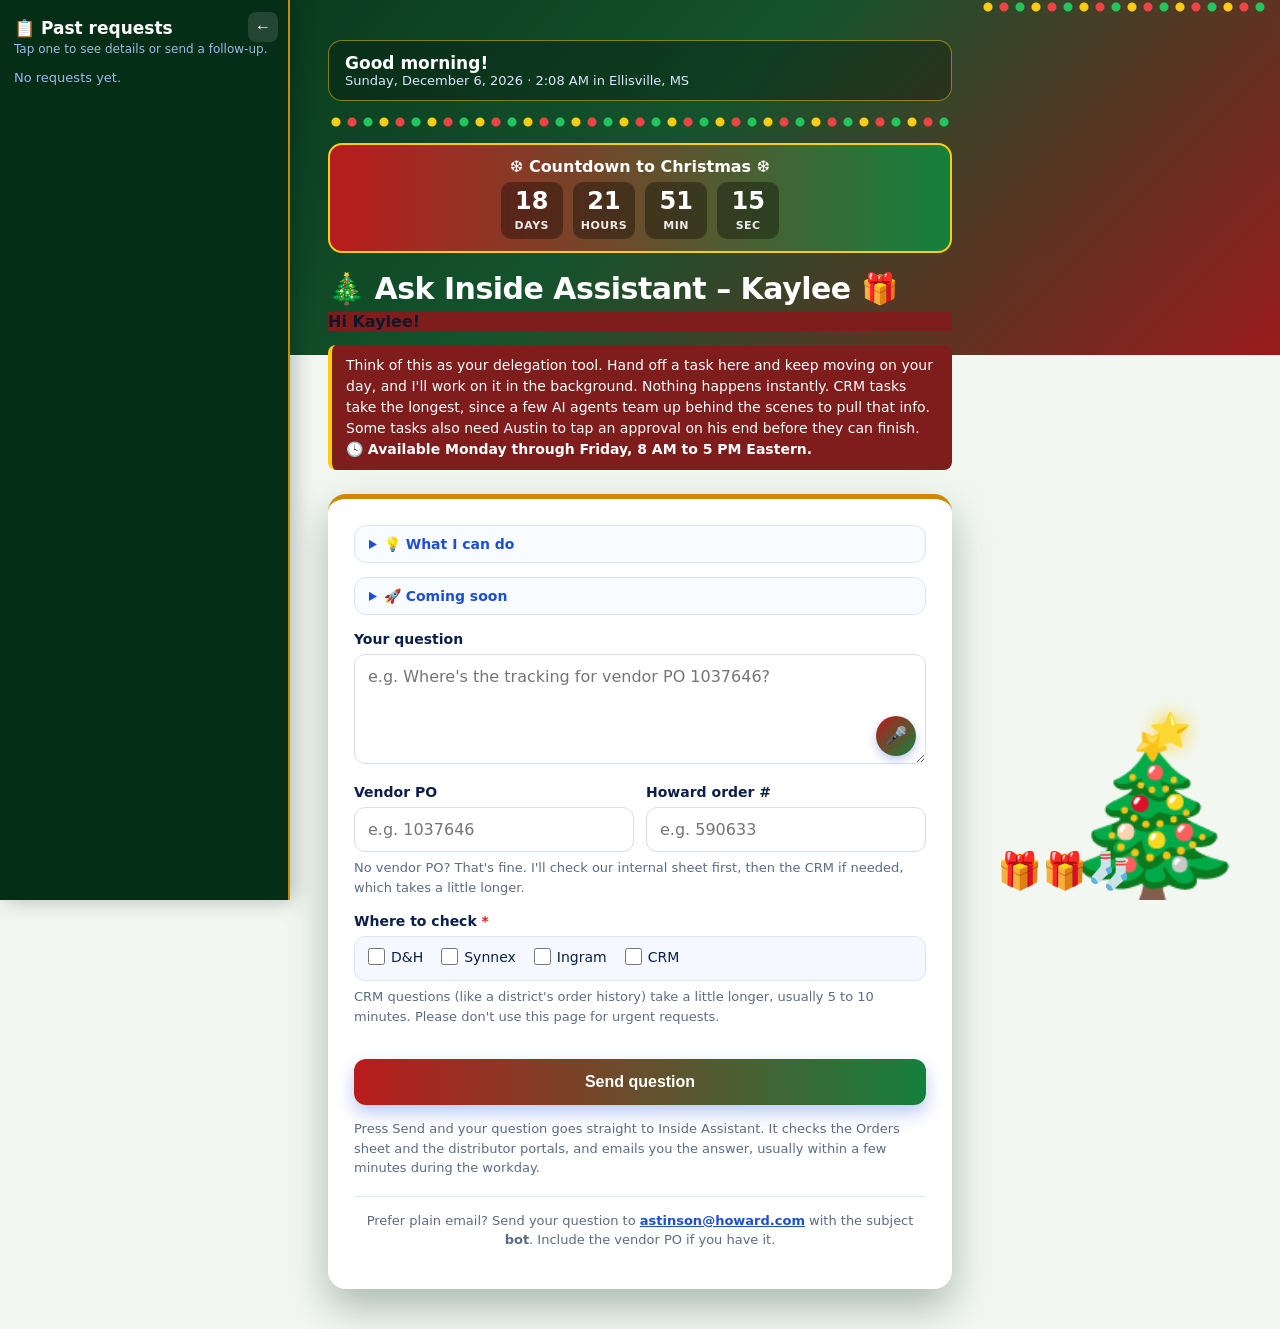
==== ask-kaylee/index.html @ 2e43580a "Add Ask Inside Assistant page for Kaylee (SC)" ====
<!doctype html><html lang="en"><head><meta charset="utf-8"><meta http-equiv="Cache-Control" content="no-cache, no-store, must-revalidate"><meta http-equiv="Pragma" content="no-cache"><meta http-equiv="Expires" content="0"><meta name="viewport" content="width=device-width,initial-scale=1">
<title>Ask Inside Assistant – Kaylee</title>
<style>
:root{--g:#1d4ed8;--g2:#0ea5e9;--bg:#eef3fb}
*{box-sizing:border-box}body{margin:0;font-family:system-ui,-apple-system,Segoe UI,Roboto,sans-serif;background:linear-gradient(135deg,#0b1f4d,#1d4ed8) top/100% 260px no-repeat,var(--bg);color:#0f172a;min-height:100vh}
.wrap{max-width:660px;margin:0 auto;padding:40px 18px}
h1{margin:0 0 6px;font-size:30px;color:#fff;letter-spacing:-.5px}h1::before{content:"\26A1  ";}
p.sub{margin:0 0 26px;color:#fff;font-size:16px;line-height:1.5}
.card{background:#fff;border-radius:18px;box-shadow:0 18px 40px rgba(11,31,77,.22);padding:26px;border-top:5px solid var(--g2)}
label{display:block;font-weight:650;font-size:14px;margin:16px 0 7px;color:#0b1f4d}
input,textarea{width:100%;padding:12px 13px;border:1.5px solid #d4def0;border-radius:11px;font:inherit;transition:.15s}
input:focus,textarea:focus{outline:0;border-color:var(--g);box-shadow:0 0 0 4px rgba(29,78,216,.15)}
input[type=checkbox]{accent-color:var(--g);width:17px!important;height:17px}
textarea{min-height:110px;resize:vertical}.row{display:flex;gap:12px}.row>div{flex:1}
.chips{display:flex;flex-wrap:wrap;gap:8px;margin-top:4px}
.chip{border:1px solid #bfd3fb;background:#eaf1ff;color:var(--g);border-radius:999px;padding:8px 13px;font-size:13px;cursor:pointer;transition:.15s}
.chip:hover{background:var(--g);color:#fff;border-color:var(--g)}
.dist{background:#f5f8ff;border:1px solid #dbe5fb;border-radius:11px;padding:11px 13px}
button.go{margin-top:20px;width:100%;padding:14px;border:0;border-radius:12px;background:linear-gradient(90deg,var(--g),var(--g2));color:#fff;font-size:16px;font-weight:700;cursor:pointer;box-shadow:0 8px 18px rgba(29,78,216,.3);transition:.15s}
button.go:hover{transform:translateY(-1px);box-shadow:0 12px 24px rgba(29,78,216,.38)}
.note{font-size:13px;color:#5b6b85;margin-top:14px;line-height:1.5}
</style><style>
#hist{position:fixed;left:0;top:0;bottom:0;width:290px;background:#0b1f4d;color:#fff;overflow-y:auto;padding:18px 14px;z-index:20;transform:translateX(-100%);transition:.25s;box-shadow:4px 0 20px rgba(0,0,0,.25)}
#hist.open{transform:none}
#htog{position:fixed;left:12px;top:12px;z-index:21;background:#0ea5e9;color:#fff;border:0;border-radius:999px;padding:9px 14px;font-weight:700;font-size:14px;cursor:pointer;box-shadow:0 4px 12px rgba(0,0,0,.25)}
.hi{background:rgba(255,255,255,.08);border-radius:12px;padding:11px 12px;margin-bottom:10px;cursor:pointer;border:1px solid rgba(255,255,255,.12)}
.hi:hover{background:rgba(255,255,255,.15)}
.hi .d{font-size:11px;color:#9fb8e8}.hi .q{font-weight:600;font-size:14px;margin:3px 0}.hi .s{font-size:12.5px;color:#dbe7ff}
.st{display:inline-block;font-size:11px;font-weight:700;border-radius:999px;padding:2px 8px;margin-left:6px;background:#facc15;color:#422006}.st.done{background:#4ade80;color:#052e16}
.hd{display:none;margin-top:8px;font-size:13px;white-space:pre-wrap;color:#fff;border-top:1px solid rgba(255,255,255,.15);padding-top:8px}
.hi.x .hd{display:block}
.hdel{float:right;background:none;border:0;color:#9fb8e8;font-size:13px;line-height:1;padding:4px 6px;margin:-4px -6px 0 6px;cursor:pointer;border-radius:6px}.hdel:hover{color:#fff;background:rgba(255,255,255,.15)}
.fu{margin-top:8px;background:#0ea5e9;color:#fff;border:0;border-radius:8px;padding:6px 10px;font-size:12.5px;font-weight:700;cursor:pointer}
@media(min-width:1100px){#hist{transform:none}#htog{display:none}.wrap{margin-left:max(310px,calc(50% - 330px))}}
#hx{position:absolute;top:12px;right:10px;background:rgba(255,255,255,.12);border:0;color:#fff;border-radius:8px;width:30px;height:30px;font-size:16px;cursor:pointer}#hx:hover{background:rgba(255,255,255,.25)}body.hclosed #hist{transform:translateX(-100%)!important}body.hclosed #htog{display:block!important}body.hclosed .wrap{margin-left:auto!important}
@media(max-width:1099px){#hist{padding-top:64px}body:has(#hist.open) #htog{display:none}}</style><link rel="stylesheet" href="../theme.css?v=20261024e"></head><body><button id="htog" type="button">&#128203; Past requests</button><aside id="hist"><button id="hx" type="button" title="Hide">&#8592;</button><div style="font-weight:800;font-size:17px;margin:0 0 4px">&#128203; Past requests</div><div style="font-size:12px;color:#9fb8e8;margin-bottom:14px">Tap one to see details or send a follow-up.</div><div id="hlist"><div style="font-size:13px;color:#9fb8e8">Loading...</div></div></aside>
<script>(function(){var h=document.getElementById('hist');document.getElementById('htog').onclick=function(){h.classList.toggle('open')};
function esc(t){return String(t).replace(/[&<>"]/g,function(c){return{'&':'&amp;','<':'&lt;','>':'&gt;','"':'&quot;'}[c]})}
var K='fdLocalReq:'+location.pathname,SV=[];var KD='fdDelReq:'+location.pathname,ST=[];function DG(){try{return JSON.parse(localStorage.getItem(KD))||[]}catch(e){return[]}}function RK(r){return r.rid||(String(r.date).slice(0,10)+'|'+String(r.question).trim())}function NQ(t){return String(t||'').toLowerCase().replace(/[^a-z0-9$]+/g,' ').trim()}function FIN(r){return ST.some(function(x){if(x.rid&&r.rid&&x.rid===r.rid)return true;if(!x.question)return false;return NQ(x.question)===NQ(r.question)&&(!x.date||String(r.date).slice(0,10)===x.date)&&(!x.po||String(r.summary||'').indexOf('PO '+x.po)>=0)})}function LG(){try{return JSON.parse(localStorage.getItem(K))||[]}catch(e){return[]}}function LS(v){try{localStorage.setItem(K,JSON.stringify(v))}catch(e){}}
function REN(a){var L=document.getElementById('hlist');if(!a.length){L.innerHTML='<div style="font-size:13px;color:#9fb8e8">No requests yet.</div>';return}
var dl=DG();a=a.filter(function(r){return dl.indexOf(RK(r))<0}).map(function(r){return FIN(r)&&!/finished/i.test(r.status)?Object.assign({},r,{status:'\u2705 Finished'}):r});a.sort(function(x,y){return y.date<x.date?-1:1});L.innerHTML=a.map(function(r){var dn=/finished|done|sent|answered/i.test(r.status);return '<div class="hi" data-id="'+esc(r.id)+'" data-k="'+esc(RK(r))+'"><div class="d"><button class="hdel" type="button" title="Delete this request" aria-label="Delete this request">&#10005;</button>'+esc(r.date)+' &middot; '+esc(r.id)+'<span class="st'+(dn?' done':'')+'">'+esc(r.status)+'</span></div><div class="q">'+esc(r.question.length>70?r.question.slice(0,70)+'...':r.question)+'</div><div class="s">'+esc(r.summary)+'</div><div class="hd"><b>You asked:</b>\n'+esc(r.question)+(r.answer?'\n\n<b>Answer:</b>\n'+esc(r.answer):'')+'\n<button class="fu" type="button">Follow up on this</button></div></div>'}).join('');
L.querySelectorAll('.hi').forEach(function(el){el.onclick=function(e){if(e.target.classList.contains('hdel')){e.stopPropagation();if(confirm('Delete this request from your list?')){var v=DG();v.push(el.dataset.k);try{localStorage.setItem(KD,JSON.stringify(v))}catch(x){}MRG()}return}if(e.target.classList.contains('fu')){var q=document.getElementById('q');q.value='Follow-up on '+el.dataset.id+': ';window.FU=el.dataset.id;h.classList.remove('open');q.focus();q.scrollIntoView({behavior:'smooth',block:'center'});return}el.classList.toggle('x')}})}
function MRG(){var lc=LG().filter(function(l){return !SV.some(function(r){return String(r.question).trim()===String(l.question).trim()&&String(r.date).slice(0,10)===String(l.date).slice(0,10)})});LS(lc);REN(lc.concat(SV))}
window.HADD=function(e){var v=LG();v.push(e);LS(v);MRG()};
function GST(){fetch('status.json?'+Date.now(),{cache:'no-store'}).then(r=>r.json()).then(function(j){ST=j.finished||[];MRG()}).catch(function(){})}GST();setInterval(GST,60000);document.addEventListener('visibilitychange',function(){if(!document.hidden)GST()});fetch('history.json?'+Date.now()).then(r=>r.json()).then(function(a){SV=a;MRG()}).catch(function(){if(LG().length){MRG()}else document.getElementById('hlist').innerHTML='<div style="font-size:13px;color:#9fb8e8">Couldn\'t load past requests.</div>'})})();</script>
<div class="wrap">
<div id="hello" style="background:rgba(255,255,255,.12);border:1px solid rgba(255,255,255,.25);border-radius:14px;padding:12px 16px;margin:0 0 18px;color:#fff;display:flex;justify-content:space-between;align-items:center;gap:12px;flex-wrap:wrap"><div><div id="hmsg" style="font-weight:700;font-size:17px"></div><div id="hdt" style="font-size:13px;color:#dbe7ff"></div></div><div id="hwx" style="font-size:15px;font-weight:600;white-space:nowrap"></div></div>
<script>(function(){var tz="America/Chicago";function tick(){var n=new Date();var wd=n.toLocaleDateString("en-US",{weekday:"long",timeZone:tz});var hr=+n.toLocaleString("en-US",{hour:"numeric",hour12:false,timeZone:tz});var g=hr<12?"Good morning":hr<17?"Good afternoon":"Good evening";var m=wd==="Wednesday"?"Happy Hump Day! \uD83D\uDC2A":wd==="Friday"?"Happy Friday! \uD83C\uDF89":g+"!";document.getElementById("hmsg").textContent=m;document.getElementById("hdt").textContent=n.toLocaleDateString("en-US",{weekday:"long",month:"long",day:"numeric",year:"numeric",timeZone:tz})+" \u00B7 "+n.toLocaleTimeString("en-US",{hour:"numeric",minute:"2-digit",timeZone:tz})+" in Ellisville, MS";}tick();setInterval(tick,30000);
var ic={0:"\u2600\uFE0F",1:"\uD83C\uDF24\uFE0F",2:"\u26C5",3:"\u2601\uFE0F",45:"\uD83C\uDF2B\uFE0F",48:"\uD83C\uDF2B\uFE0F",51:"\uD83C\uDF26\uFE0F",53:"\uD83C\uDF26\uFE0F",55:"\uD83C\uDF26\uFE0F",61:"\uD83C\uDF27\uFE0F",63:"\uD83C\uDF27\uFE0F",65:"\uD83C\uDF27\uFE0F",80:"\uD83C\uDF26\uFE0F",81:"\uD83C\uDF27\uFE0F",82:"\uD83C\uDF27\uFE0F",95:"\u26C8\uFE0F",96:"\u26C8\uFE0F",99:"\u26C8\uFE0F"};
fetch("https://api.open-meteo.com/v1/forecast?latitude=31.6038&longitude=-89.1956&current=temperature_2m,weather_code&daily=temperature_2m_max,temperature_2m_min&temperature_unit=fahrenheit&timezone=America%2FChicago&forecast_days=1").then(r=>r.json()).then(d=>{var c=d.current;document.getElementById("hwx").textContent=(ic[c.weather_code]||"\uD83C\uDF21\uFE0F")+" "+Math.round(c.temperature_2m)+"\u00B0F \u00B7 H "+Math.round(d.daily.temperature_2m_max[0])+"\u00B0 L "+Math.round(d.daily.temperature_2m_min[0])+"\u00B0";}).catch(()=>{});})();</script>
<div id="cd" aria-live="off"></div>
<h1>Ask Inside Assistant – Kaylee</h1><p style="margin:2px 0 10px;font-size:16px;font-weight:600">Hi Kaylee!</p>
<p style="margin:14px 0 24px;color:#fff;background:#1e3a8a;border-left:4px solid #0ea5e9;border-radius:8px;padding:10px 14px;font-size:14px;line-height:1.5">Think of this as your delegation tool. Hand off a task here and keep moving on your day, and I'll work on it in the background. Nothing happens instantly. CRM tasks take the longest, since a few AI agents team up behind the scenes to pull that info. Some tasks also need Austin to tap an approval on his end before they can finish.<br><b>&#128339; Available Monday through Friday, 8 AM to 5 PM Eastern.</b></p>
<div class="card">
<details class="cando" style="margin:0 0 14px;border:1px solid #dbe4f3;border-radius:12px;padding:10px 14px;background:#f8fbff"><summary style="cursor:pointer;font-weight:700;color:#1d4ed8;font-size:14px">&#128161; What I can do</summary><ul style="margin:8px 0 2px;padding-left:20px;font-size:14px;line-height:1.7;color:#334155">
<li>Order status, tracking, delivery and serial numbers</li>
<li>Why an order is on hold and what's still open on a PO</li>
<li>Check D&amp;H, Synnex and Ingram for shipping details</li>
<li>District order history from the CRM</li>
<li>Build spreadsheets with whatever information you need.</li>
<li>Build pipelines, like open quotes and upcoming orders by district</li>
<li>Enter CRM notes for you (they'll show as entered by Austin)</li>
</ul></details><details class="soon" style="margin:0 0 14px;border:1px solid #dbe4f3;border-radius:12px;padding:10px 14px;background:#f8fbff"><summary style="cursor:pointer;font-weight:700;color:#1d4ed8;font-size:14px">&#128640; Coming soon</summary><ul style="margin:8px 0 2px;padding-left:20px;font-size:14px;line-height:1.7;color:#334155"><li>Deal registration automation (Acer first)</li><li>Smartsheet automation</li></ul></details><label for="q">Your question</label>
<div style="position:relative"><textarea id="q" placeholder="e.g. Where's the tracking for vendor PO 1037646?"></textarea><button type="button" id="mic" title="Speak your question" style="position:absolute;right:10px;bottom:12px;width:40px;height:40px;border-radius:50%;border:0;background:linear-gradient(135deg,#1d4ed8,#0ea5e9);color:#fff;font-size:18px;cursor:pointer;box-shadow:0 4px 10px rgba(29,78,216,.3)">&#127908;</button></div><div id="micmsg" class="note" style="margin-top:6px;display:none"></div>
<div class="row"><div><label for="p">Vendor PO</label><input id="p" placeholder="e.g. 1037646"></div><div><label for="ho">Howard order #</label><input id="ho" placeholder="e.g. 590633"></div></div><p class="note" style="margin-top:6px">No vendor PO? That's fine. I'll check our internal sheet first, then the CRM if needed, which takes a little longer.</p>
<label>Where to check <span style="color:#dc2626">*</span></label><div class="dist"><label style="display:inline-flex;align-items:center;gap:6px;font-weight:400;margin:0 18px 0 0"><input type="checkbox" name="dist" value="D&H" style="width:auto;margin:0">D&amp;H</label><label style="display:inline-flex;align-items:center;gap:6px;font-weight:400;margin:0 18px 0 0"><input type="checkbox" name="dist" value="Synnex" style="width:auto;margin:0">Synnex</label><label style="display:inline-flex;align-items:center;gap:6px;font-weight:400;margin:0 18px 0 0"><input type="checkbox" name="dist" value="Ingram" style="width:auto;margin:0">Ingram</label><label style="display:inline-flex;align-items:center;gap:6px;font-weight:400;margin:0 18px 0 0"><input type="checkbox" name="dist" value="CRM" style="width:auto;margin:0">CRM</label></div><div id="distwarn" class="note" style="display:none;color:#dc2626;font-weight:600;margin-top:6px">Please check at least one box.</div><p class="note" style="margin-top:6px">CRM questions (like a district's order history) take a little longer, usually 5 to 10 minutes. Please don't use this page for urgent requests.</p>
<button class="go" id="go">Send question</button>
<p class="note">Press Send and your question goes straight to Inside Assistant. It checks the Orders sheet and the distributor portals, and emails you the answer, usually within a few minutes during the workday.</p><p class="note" style="text-align:center;margin-top:18px;padding-top:14px;border-top:1px solid #e3eaf7">Prefer plain email? Send your question to <a href="mailto:astinson@howard.com?subject=bot" style="color:#1d4ed8;font-weight:600">astinson@howard.com</a> with the subject <b>bot</b>. Include the vendor PO if you have it.</p>
</div></div>
<script>
document.querySelectorAll('.chip').forEach(c=>c.onclick=()=>{q.value=c.textContent;q.focus()});
go.onclick=()=>{const t=q.value.trim();if(!t){q.focus();return}if(!document.querySelector('input[name=dist]:checked')){var w=document.getElementById('distwarn');w.style.display='block';document.querySelector('.dist').scrollIntoView({behavior:'smooth',block:'center'});return}document.getElementById('distwarn').style.display='none';
let b=t+"\n";if(p.value.trim())b+="\nVendor PO: "+p.value.trim();var hv=document.getElementById("ho").value.trim();if(hv)b+="\nHoward order: "+hv;var dv=[...document.querySelectorAll('input[name=dist]:checked')].map(x=>x.value).join(", ");if(dv)b+="\nCheck: "+dv;
b+="\n\n(sent from Ask Inside Assistant)";
var rid="S-"+Date.now().toString(36).toUpperCase();go.disabled=true;go.textContent="Sending...";fetch("https://formsubmit.co/ajax/howard-mailwatch@mail.grokbot.com",{method:"POST",headers:{"Content-Type":"application/json","Accept":"application/json"},body:JSON.stringify({_subject:"bot",_template:"basic",_captcha:"false",From:"Kaylee",Question:b,"Follow-up to":window.FU||"new request","Request ID":rid})}).then(r=>r.json()).then(j=>{if(String(j.success)!=="true")throw 0;go.textContent="Sent \u2713";try{var nd=new Date(),pt=function(o){return nd.toLocaleString("en-US",Object.assign({timeZone:"America/New_York"},o))},ds=pt({year:"numeric"})+"-"+pt({month:"2-digit"})+"-"+pt({day:"2-digit"})+" "+pt({hour:"numeric",minute:"2-digit"})+" ET",sm=[p.value.trim()?"PO "+p.value.trim():"",hv?"Howard order "+hv:"",dv?"Check: "+dv:""].filter(Boolean).join(" \u00B7 ");window.HADD&&window.HADD({rid:rid,id:window.FU?"Follow-up "+window.FU:"New",date:ds,question:t,check:dv,status:"Submitted, awaiting answer",summary:sm})}catch(e){}q.value="";p.value="";document.getElementById("ho").value="";setTimeout(()=>{go.disabled=false;go.textContent="Send question"},4000)}).catch(()=>{go.disabled=false;go.textContent="Send question";alert("Couldn't send. Please try again, or email astinson@howard.com with the subject bot.")});};
</script><script>(function(){var R=window.SpeechRecognition||window.webkitSpeechRecognition,b=document.getElementById('mic'),m=document.getElementById('micmsg'),q=document.getElementById('q');
if(!R){b.onclick=function(){m.style.display='block';m.textContent="Voice input isn't supported in this browser. Try Chrome, Edge or Safari, or use your phone keyboard's mic.";};return;}
var r=new R(),on=false,base='';r.lang='en-US';r.interimResults=true;r.continuous=true;
r.onresult=function(e){var t='';for(var i=0;i<e.results.length;i++)t+=e.results[i][0].transcript;q.value=(base?base+' ':'')+t;};
r.onend=function(){on=false;b.style.background='linear-gradient(135deg,#1d4ed8,#0ea5e9)';m.style.display='none';};
r.onerror=function(e){m.style.display='block';m.textContent='Mic error: '+e.error+'. Check that the browser has microphone permission.';};
b.onclick=function(){if(on){r.stop();return;}base=q.value.trim();r.start();on=true;b.style.background='#dc2626';m.style.display='block';m.textContent='Listening... tap the mic again when you\'re done.';};})();</script><script>(function(){var b=document.body,h=document.getElementById('hist');document.getElementById('hx').onclick=function(){h.classList.remove('open');if(innerWidth>=1100)b.classList.add('hclosed')};document.getElementById('htog').addEventListener('click',function(){if(b.classList.contains('hclosed')){b.classList.remove('hclosed');h.classList.remove('open')}})})();</script><script src="../theme.js?v=20261024e"></script></body></html>
---- theme.css ----
/* Seasonal themes: body.theme-halloween / theme-thanksgiving / theme-christmas */
.wrap{position:relative;z-index:1}
#fx{position:fixed;inset:0;pointer-events:none;z-index:0;overflow:hidden}
#fx span{position:absolute;top:-40px;opacity:.75;animation:fxfall linear infinite;will-change:transform}
@keyframes fxfall{0%{transform:translate(0,-40px) rotate(0)}100%{transform:translate(var(--dx,40px),110vh) rotate(var(--r,360deg))}}
body.theme-halloween #fx span{animation-name:fxfloat;top:auto;bottom:-40px}
@keyframes fxfloat{0%{transform:translate(0,0)}50%{transform:translate(var(--dx,40px),-55vh)}100%{transform:translate(0,-115vh)}}
@media(prefers-reduced-motion:reduce){#fx{display:none}}
#cd{display:none;border-radius:14px;padding:12px 16px;margin:0 0 18px;color:#fff;text-align:center;font-weight:700}
body[class*="theme-"] #cd{display:block}
#cd .t{font-size:16px;margin-bottom:6px}
#cd .n{display:flex;justify-content:center;gap:10px;flex-wrap:wrap}
#cd .n div{min-width:62px;border-radius:10px;padding:6px 8px;background:rgba(0,0,0,.35)}
#cd .n b{display:block;font-size:24px;line-height:1.1}#cd .n small{font-size:11px;font-weight:600;opacity:.9;text-transform:uppercase;letter-spacing:.5px}
#cd .big{font-size:24px}
/* ---- Halloween ---- */
body.theme-halloween{--g:#ea580c;--g2:#7c3aed;--bg:#1a1026;background:linear-gradient(135deg,#0a0a0a,#3b0764 55%,#c2410c) top/100% 330px no-repeat,var(--bg)}
body.theme-halloween h1::before{content:"\1F383  "}body.theme-halloween h1::after{content:"  \1F987"}
body.theme-halloween .card{border-top:5px solid #f97316;box-shadow:0 18px 40px rgba(0,0,0,.55)}
body.theme-halloween #hello{background:rgba(0,0,0,.4)!important;border-color:rgba(249,115,22,.55)!important}
body.theme-halloween .wrap>p{background:#2e1065!important;border-left-color:#f97316!important}
body.theme-halloween #cd{background:linear-gradient(90deg,#c2410c,#6d28d9);border:2px solid #fb923c}
body.theme-halloween #hist{background:#140a1f;border-right:2px solid #f97316}
body.theme-halloween #htog,body.theme-halloween .fu{background:#ea580c}
body.theme-halloween #mic{background:linear-gradient(135deg,#ea580c,#7c3aed)!important}
body.theme-halloween .note{color:#475569}
/* ---- Thanksgiving ---- */
body.theme-thanksgiving{--g:#b45309;--g2:#d97706;--bg:#fbf3e6;background:linear-gradient(135deg,#431407,#9a3412 55%,#b45309) top/100% 330px no-repeat,var(--bg)}
body.theme-thanksgiving h1::before{content:"\1F983  "}body.theme-thanksgiving h1::after{content:"  \1F342"}
body.theme-thanksgiving .card{border-top:5px solid #d97706}
body.theme-thanksgiving #hello{background:rgba(0,0,0,.25)!important;border-color:rgba(253,186,116,.5)!important}
body.theme-thanksgiving .wrap>p{background:#7c2d12!important;border-left-color:#fbbf24!important}
body.theme-thanksgiving #cd{background:linear-gradient(90deg,#9a3412,#b45309);border:2px solid #fbbf24}
body.theme-thanksgiving #hist{background:#3b1a0a;border-right:2px solid #d97706}
body.theme-thanksgiving #htog,body.theme-thanksgiving .fu{background:#c2410c}
body.theme-thanksgiving #mic{background:linear-gradient(135deg,#b45309,#d97706)!important}
body.theme-thanksgiving .chip{background:#fff3e0;border-color:#f5c48a}
/* ---- Christmas ---- */
body.theme-christmas{--g:#b91c1c;--g2:#15803d;--bg:#f2f7f2;background:linear-gradient(135deg,#052e16,#14532d 50%,#991b1b) top/100% 355px no-repeat,var(--bg)}
body.theme-christmas h1::before{content:"\1F384  "}body.theme-christmas h1::after{content:"  \1F381"}
body.theme-christmas .card{border-top:5px solid #ca8a04;box-shadow:0 18px 40px rgba(5,46,22,.3)}
body.theme-christmas #hello{background:rgba(0,0,0,.25)!important;border-color:rgba(250,204,21,.5)!important}
body.theme-christmas .wrap>p{background:#7f1d1d!important;border-left-color:#facc15!important}
body.theme-christmas #cd{background:linear-gradient(90deg,#b91c1c,#15803d);border:2px solid #facc15}
body.theme-christmas #hist{background:#052e16;border-right:2px solid #ca8a04}
body.theme-christmas #htog,body.theme-christmas .fu{background:#b91c1c}
body.theme-christmas #mic{background:linear-gradient(135deg,#b91c1c,#15803d)!important}
body.theme-christmas #fx span{color:#fff;text-shadow:0 0 3px #94a3b8}
.lights{height:14px;margin:-4px 0 14px;background:radial-gradient(circle,#ef4444 4px,transparent 5px) 0 0/48px 14px,radial-gradient(circle,#22c55e 4px,transparent 5px) 16px 0/48px 14px,radial-gradient(circle,#facc15 4px,transparent 5px) 32px 0/48px 14px;animation:tw 1.6s steps(2) infinite}
@keyframes tw{50%{filter:brightness(.55)}}@media(prefers-reduced-motion:reduce){.lights{animation:none}}
@media(max-width:600px){h1{font-size:25px}#cd .n div{min-width:56px}#cd .n b{font-size:20px}}
/* Halloween intro */
#intro{position:fixed;inset:0;z-index:50;pointer-events:none;overflow:hidden;background:rgba(10,0,20,.35);animation:infade 6.6s forwards}
@keyframes infade{0%,85%{opacity:1}100%{opacity:0}}
#intro .sp{position:absolute;top:0;font-size:38px;text-align:center;animation:drop 5s ease-in-out forwards}
#intro .sp::before{content:"";position:absolute;left:50%;bottom:100%;width:1px;height:100vh;background:rgba(255,255,255,.7)}
@keyframes drop{0%{transform:translateY(-60px)}35%{transform:translateY(var(--y))}45%{transform:translateY(calc(var(--y) - 14px))}55%{transform:translateY(var(--y))}85%{transform:translateY(var(--y))}100%{transform:translateY(-80px)}}
#intro .wave{position:absolute;left:50%;top:100%;transform:translateX(-50%);white-space:nowrap;font:700 15px system-ui;color:#fed7aa;opacity:0;animation:wv 5s forwards}
@keyframes wv{0%,38%{opacity:0}45%,80%{opacity:1}90%,100%{opacity:0}}
#intro .cr{position:absolute;bottom:8%;font-size:26px;animation:crawl 5s linear forwards}
@keyframes crawl{from{left:-40px}to{left:105%}}
#intro .witch{position:absolute;top:22%;left:-90px;font-size:64px;animation:fly 4.2s .6s ease-in-out forwards;transform:scaleX(-1)}
@keyframes fly{0%{left:-90px;top:30%}50%{top:14%}100%{left:110%;top:24%}}
#intro .spk{position:absolute;font-size:18px;opacity:0;animation:spk 1.4s forwards}
@keyframes spk{0%{opacity:1;transform:scale(1)}100%{opacity:0;transform:scale(.2) translateY(30px)}}
#intro .skip{position:absolute;bottom:14px;left:0;right:0;text-align:center;color:#fff;font:600 13px system-ui;opacity:.8}
/* Ambient whitespace animations (desktop only) */
.amb{position:fixed;pointer-events:none;z-index:2;font-size:40px;line-height:1}
@media(max-width:1099px){.amb{display:none}}@media(prefers-reduced-motion:reduce){.amb{display:none}}
.amb.cross{animation:ambx var(--t,7s) linear forwards}@keyframes ambx{from{transform:translateX(0)}to{transform:translateX(var(--w))}}
.amb.flap{animation:ambx var(--t,6s) linear forwards,flap .35s ease-in-out infinite alternate}@keyframes flap{to{margin-top:-14px}}
.amb.drop::before{content:"";position:absolute;left:50%;bottom:100%;width:1px;height:100vh;background:rgba(255,255,255,.6)}
.amb.drop{animation:ambd 6s ease-in-out forwards}@keyframes ambd{0%{transform:translateY(-100vh)}30%,75%{transform:translateY(0)}40%{transform:translateY(-12px)}100%{transform:translateY(-100vh)}}
.amb.drift{animation:ambg 8s ease-in-out forwards}@keyframes ambg{0%{opacity:0;transform:translate(0,0)}20%,80%{opacity:.85}50%{transform:translate(30px,-40px)}100%{opacity:0;transform:translate(-10px,-90px)}}
.amb.peek{animation:ambp 5s ease-in-out forwards}@keyframes ambp{0%,100%{transform:translateY(80px)}25%,75%{transform:translateY(0)}}
.amb.wave{animation:ambw 6s ease-in-out forwards}@keyframes ambw{0%,100%{opacity:0;transform:scale(.6)}15%,85%{opacity:1;transform:scale(1)}30%,50%,70%{transform:rotate(-10deg)}40%,60%{transform:rotate(10deg)}}
.amb.strut{animation:ambx var(--t,9s) linear forwards,strut .4s ease-in-out infinite alternate}@keyframes strut{to{margin-top:-6px}}
.amb.flip{transform-origin:center}.amb.flip>i{display:inline-block;transform:scaleX(-1);font-style:normal}


/* Jack-o'-lantern burst */
#intro .pk{position:absolute;left:50%;top:50%;width:min(170px,38vw);margin-left:calc(min(170px,38vw)/-2);margin-top:calc(min(170px,38vw)/-2);animation:pkdrop 2.35s .3s both;filter:drop-shadow(0 0 18px rgba(251,146,60,.75))}
#intro .pk svg{width:100%;height:auto;display:block}
@keyframes pkdrop{0%{transform:translateY(-75vh)}40%{transform:translateY(0) scale(1.08,.9)}48%{transform:scale(.95,1.05)}55%{transform:rotate(-9deg)}63%{transform:rotate(9deg)}71%{transform:rotate(-6deg)}79%{transform:rotate(4deg) scale(1)}90%{transform:scale(1.12);filter:drop-shadow(0 0 40px #fde047) brightness(1.5)}99%{transform:scale(1.3);opacity:1}100%{transform:scale(1.5);opacity:0}}
#intro .fl{animation:flk .15s infinite alternate}@keyframes flk{from{opacity:.75}to{opacity:1}}
#intro .cf{position:absolute;left:50%;top:50%;border-radius:2px;will-change:transform,opacity}
#intro .hig{position:absolute;left:0;right:0;top:50%;text-align:center;transform:translateY(-50%) scale(0);font:900 clamp(34px,9vw,80px)/1.1 system-ui,sans-serif;color:#fff;-webkit-text-stroke:2px #3b0764;text-shadow:0 0 12px #f97316,0 0 28px #f97316,0 0 48px #a855f7,0 4px 0 #000;animation:hipop 3s 2.6s both}
@keyframes hipop{0%{transform:translateY(-50%) scale(0);opacity:0}12%{transform:translateY(-50%) scale(1.25);opacity:1}22%{transform:translateY(-50%) scale(1)}85%{transform:translateY(-50%) scale(1);opacity:1}100%{transform:translateY(-50%) scale(1.1);opacity:0}}
/* Side-space phrases */
.amb.phr{font:900 26px/1.15 "Creepster","Chiller","Impact",system-ui,sans-serif;color:#fff;white-space:normal;text-align:center;letter-spacing:.5px;animation:phr var(--t,12s) ease-in-out forwards}
body.theme-halloween .amb.phr{color:#fed7aa;text-shadow:0 0 8px #f97316,0 0 18px #a855f7,0 2px 0 #000}
body.theme-thanksgiving .amb.phr{color:#fff7ed;text-shadow:0 0 8px #ea580c,0 0 16px #b45309,0 2px 0 #431407}
body.theme-christmas .amb.phr{color:#fff;text-shadow:0 0 8px #dc2626,0 0 16px #16a34a,0 2px 0 #052e16}
@keyframes phr{0%{opacity:0;transform:translateY(0) rotate(var(--r0,-8deg))}12%{opacity:1}50%{transform:translateY(calc(var(--up) / -2)) rotate(var(--r1,6deg))}88%{opacity:1}100%{opacity:0;transform:translateY(calc(var(--up) * -1)) rotate(var(--r0,-8deg))}}
#intro .witch{font-size:0;width:clamp(90px,26vw,150px);transform:none;filter:drop-shadow(0 0 8px rgba(16,185,129,.55))}
#intro .witch svg{overflow:visible;animation:bob .5s ease-in-out infinite alternate}@keyframes bob{to{transform:translateY(-8px) rotate(-3deg)}}
#intro .witch .cape{transform-origin:70px 40px;animation:ripple .3s ease-in-out infinite alternate}@keyframes ripple{to{transform:skewX(-10deg) scaleY(.92)}}
#intro .skip{left:50%;right:auto;bottom:18%;transform:translateX(-50%);white-space:nowrap;background:rgba(10,0,20,.82);color:#fff;font:800 18px system-ui,sans-serif;padding:10px 22px;border-radius:999px;border:2px solid #f97316;box-shadow:0 0 14px rgba(249,115,22,.75);opacity:1;z-index:5;animation:skp 1.4s ease-in-out infinite}
@keyframes skp{50%{box-shadow:0 0 26px rgba(249,115,22,1);transform:translateX(-50%) scale(1.06)}}
@media(max-width:600px){#intro .skip{font-size:16px;padding:9px 18px}}

#intro .skip{background:#ff7a00!important;color:#1a0a00!important;border-color:#ffd166!important;box-shadow:0 0 22px rgba(255,122,0,.95)!important}

/* Right-side corner decor + ambient witch */
#rdeco{position:fixed;top:0;height:100vh;pointer-events:none;z-index:1;overflow:hidden;display:none}
@media(max-width:1099px){#rdeco{display:none!important}}
#rdeco .moon{position:absolute;right:12%;top:70px;width:110px;height:110px;border-radius:50%;background:radial-gradient(circle at 40% 38%,#fffbeb,#fde68a 60%,#f59e0b);box-shadow:0 0 40px rgba(253,230,138,.55);opacity:.9}
#rdeco .mbat{position:absolute;top:110px;font-size:22px;animation:mbat 9s linear infinite}#rdeco .b2{top:140px;font-size:16px;animation-delay:-4.5s}
@keyframes mbat{0%{right:-30px}100%{right:110%}}
#rdeco .web{position:absolute;right:0;top:0;width:140px;transform-origin:100% 0;animation:sway 5s ease-in-out infinite alternate}
#rdeco .wsp{position:absolute;right:46px;top:150px;font-size:22px;animation:wsp 4s ease-in-out infinite alternate}#rdeco .wsp::before{content:"";position:absolute;left:50%;bottom:100%;height:150px;width:1px;background:rgba(255,255,255,.5)}
@keyframes sway{to{transform:rotate(4deg)}}@keyframes wsp{to{transform:translateY(40px)}}
#rdeco .tree{position:absolute;right:4%;bottom:0;font-size:150px;line-height:1;transform-origin:bottom;animation:sway 6s ease-in-out infinite alternate}
#rdeco .tl{position:absolute;top:-30px;font-size:22px;animation:fxfall 9s linear infinite}#rdeco .l1{right:20%}#rdeco .l2{right:45%;animation-delay:-3s}#rdeco .l3{right:70%;animation-delay:-6s}
#rdeco .pump{position:absolute;left:8%;bottom:10px;font-size:34px}
#rdeco .rl{position:absolute;top:0;left:0;right:0;margin:0}
#rdeco .xtree{position:absolute;right:6%;bottom:0;font-size:160px;line-height:1}#rdeco .gifts{position:absolute;left:6%;bottom:8px;font-size:36px}
#rdeco .star{position:absolute;right:calc(6% + 62px);bottom:150px;font-size:34px;animation:tw 1.6s ease-in-out infinite;filter:drop-shadow(0 0 10px #facc15)}
.amb.awitch{left:0;top:0;font-size:0;z-index:3;filter:drop-shadow(0 0 8px rgba(16,185,129,.55))}.amb.awitch svg{overflow:visible}
.amb.wspk{font-size:16px;animation:spk 1.3s forwards}
@media(prefers-reduced-motion:reduce){#rdeco *{animation:none!important}}

.amb.awitch{cursor:pointer}@media(max-width:1099px){.amb.awitch{display:none!important}}

body .amb.awitch.intro-on{display:block!important;z-index:56}
.amb.gwitch{left:0;top:0;font-size:0;z-index:3;cursor:pointer;transform-origin:50% 100%;filter:drop-shadow(0 0 8px rgba(244,114,182,.6))}.amb.gwitch svg{display:block;overflow:visible}
.gwb{position:absolute;left:50%;top:50%;width:170%;padding-top:170%;border-radius:50%;opacity:0;transform:translate(-50%,-50%) scale(0);background:radial-gradient(circle at 32% 28%,rgba(255,255,255,.85),rgba(255,255,255,0) 18%),radial-gradient(circle,rgba(251,207,232,.12) 55%,rgba(216,180,254,.45) 75%,rgba(244,114,182,.55) 100%);box-shadow:inset 0 0 18px rgba(255,255,255,.5),0 0 18px rgba(216,180,254,.6);overflow:hidden}
.gwb::after{content:"";position:absolute;inset:0;border-radius:50%;background:conic-gradient(from 0deg,rgba(255,182,193,.25),rgba(186,230,253,.25),rgba(221,214,254,.3),rgba(254,240,138,.2),rgba(255,182,193,.25));animation:shim 4s linear infinite;mix-blend-mode:screen}
@keyframes shim{to{transform:rotate(360deg)}}@media(prefers-reduced-motion:reduce){.gwb::after{animation:none}}
.gws{position:absolute;left:50%;bottom:calc(100% + 34px);transform:translateX(-30%);white-space:nowrap;background:#fff;color:#9d174d;font:800 15px system-ui,sans-serif;padding:7px 13px;border-radius:16px;border:2px solid #f472b6;box-shadow:0 0 12px rgba(244,114,182,.6);opacity:0;pointer-events:none}
.gws::after{content:"";position:absolute;left:24%;top:100%;border:8px solid transparent;border-top-color:#f472b6}
.monkey{display:inline-block;width:52px;vertical-align:middle;margin:-10px 0 -6px 8px;cursor:pointer}.monkey svg{display:block;overflow:visible}
.monkey .wl,.monkey .wr{transform:scale(0);transition:transform .6s cubic-bezier(.3,1.6,.5,1)}.monkey .wl{transform-origin:44px 58px}.monkey .wr{transform-origin:76px 58px}
.monkey.wings .wl,.monkey.wings .wr{transform:scale(1)}
.monkey.flying .wl{animation:wfl .18s ease-in-out infinite alternate}.monkey.flying .wr{animation:wfr .18s ease-in-out infinite alternate}
@keyframes wfl{to{transform:rotate(25deg)}}@keyframes wfr{to{transform:rotate(-25deg)}}
.monkey .al{transform-origin:44px 64px}.monkey .ar{transform-origin:76px 64px}.monkey.bang .al{animation:pl .3s ease-in infinite}.monkey.bang .ar{animation:pr .3s ease-in .15s infinite both}.monkey.bang svg{animation:thump .15s ease-out infinite;transform-origin:50% 100%}
@keyframes bng{to{transform:translate(0,-3px) scale(1.15)}}
@media(max-width:600px){.monkey{width:40px}}
@media(prefers-reduced-motion:reduce){.monkey *{animation:none!important;transition:none!important}}
.gws.wtalk{position:fixed;z-index:57;transform:none;bottom:auto;color:#065f46;border-color:#10b981;box-shadow:0 0 12px rgba(16,185,129,.6)}.gws.wtalk::after{border-top-color:#10b981}
@keyframes pl{0%,100%{transform:rotate(-55deg) translate(-4px,-6px)}45%{transform:rotate(8deg)}55%{transform:rotate(8deg)}}@keyframes pr{0%,100%{transform:rotate(55deg) translate(4px,-6px)}45%{transform:rotate(-8deg)}55%{transform:rotate(-8deg)}}@keyframes thump{0%{transform:translateY(0) scale(1.05,.93)}40%{transform:translateY(-3px) scale(.98,1.03)}100%{transform:translateY(0) scale(1,1)}}
.ptrio{display:none}
@media(max-width:1099px){.ptrio{display:inline-flex;align-items:flex-end;gap:4px;vertical-align:middle;margin:-8px 0 -6px 4px;pointer-events:none}.ptrio .pw{width:46px}.ptrio .pg{width:24px}.ptrio svg{display:block}
h1>.monkey,.ptrio .pw,.ptrio .pg{animation:pdrop 1s cubic-bezier(.3,1.5,.5,1) both}.ptrio .pw{animation-delay:.15s}.ptrio .pg{animation-delay:.3s}
@keyframes pdrop{0%{transform:translateY(-110vh) rotate(-20deg);opacity:0}10%{opacity:1}100%{transform:none;opacity:1}}}
@media(max-width:1099px) and (prefers-reduced-motion:reduce){h1>.monkey,.ptrio .pw,.ptrio .pg{animation:none}}
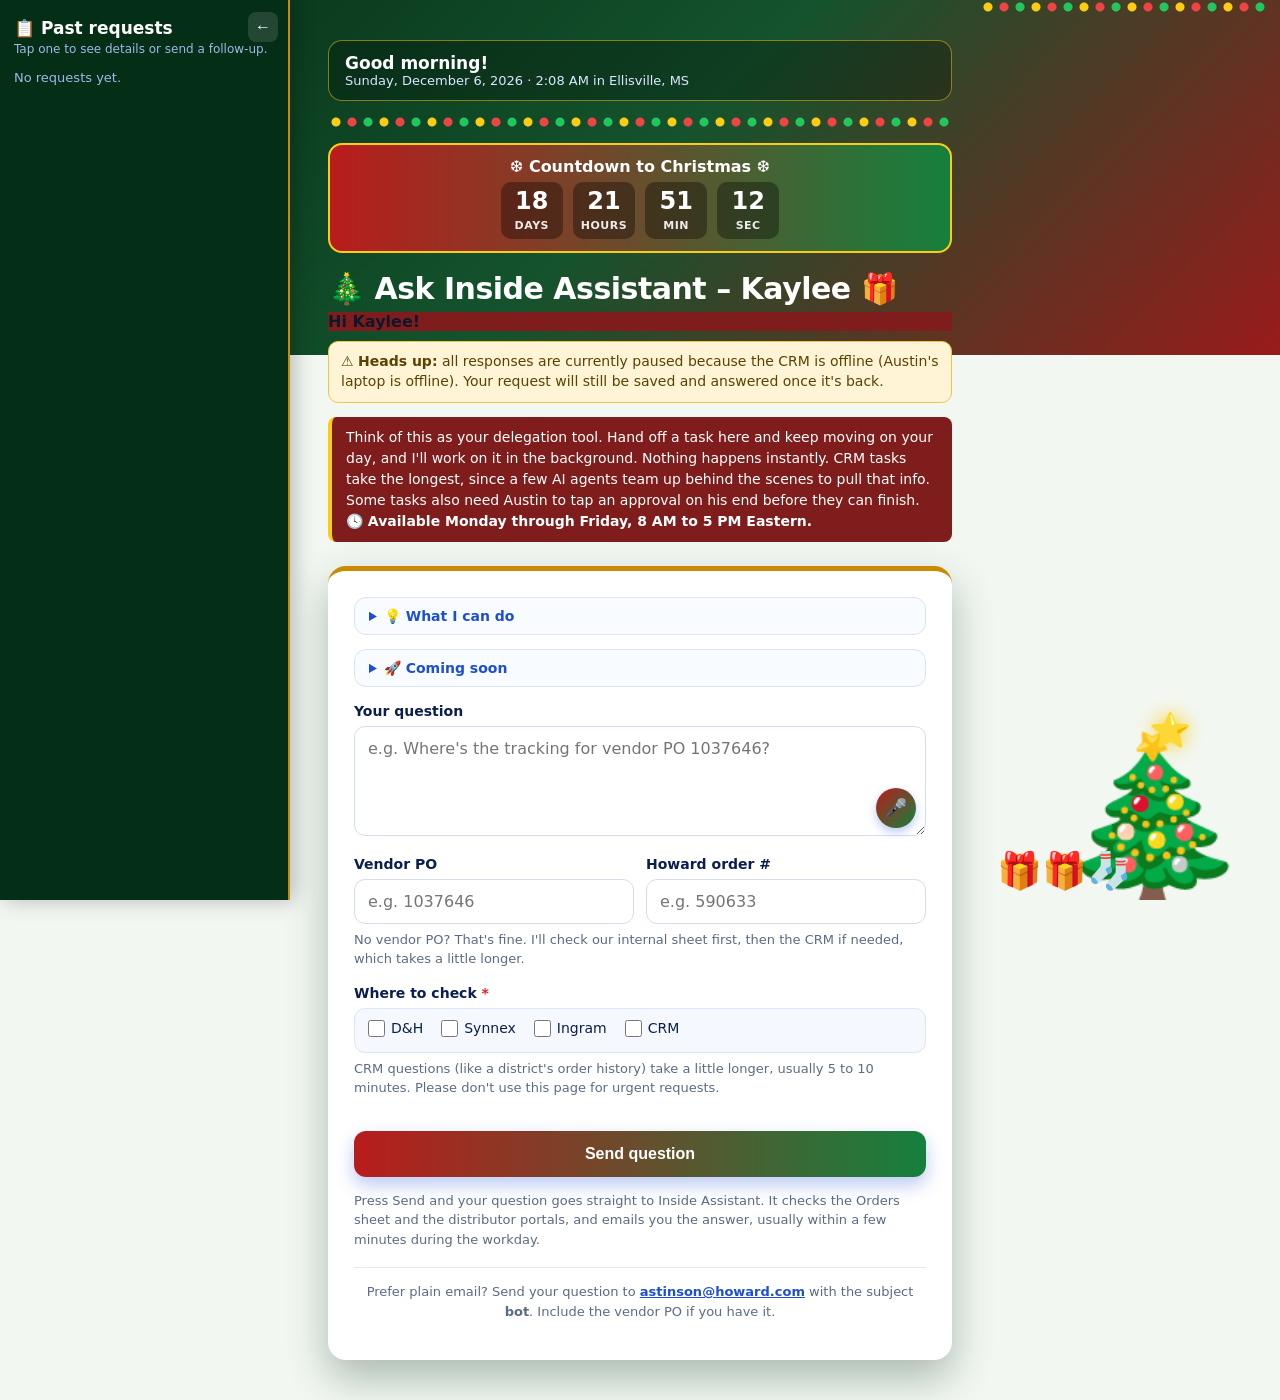
==== commit 93c4ab04: "Ask pages: CRM-offline pause notice" ====
--- a/ask-kaylee/index.html
+++ b/ask-kaylee/index.html
@@ -49,7 +49,7 @@
 var ic={0:"\u2600\uFE0F",1:"\uD83C\uDF24\uFE0F",2:"\u26C5",3:"\u2601\uFE0F",45:"\uD83C\uDF2B\uFE0F",48:"\uD83C\uDF2B\uFE0F",51:"\uD83C\uDF26\uFE0F",53:"\uD83C\uDF26\uFE0F",55:"\uD83C\uDF26\uFE0F",61:"\uD83C\uDF27\uFE0F",63:"\uD83C\uDF27\uFE0F",65:"\uD83C\uDF27\uFE0F",80:"\uD83C\uDF26\uFE0F",81:"\uD83C\uDF27\uFE0F",82:"\uD83C\uDF27\uFE0F",95:"\u26C8\uFE0F",96:"\u26C8\uFE0F",99:"\u26C8\uFE0F"};
 fetch("https://api.open-meteo.com/v1/forecast?latitude=31.6038&longitude=-89.1956&current=temperature_2m,weather_code&daily=temperature_2m_max,temperature_2m_min&temperature_unit=fahrenheit&timezone=America%2FChicago&forecast_days=1").then(r=>r.json()).then(d=>{var c=d.current;document.getElementById("hwx").textContent=(ic[c.weather_code]||"\uD83C\uDF21\uFE0F")+" "+Math.round(c.temperature_2m)+"\u00B0F \u00B7 H "+Math.round(d.daily.temperature_2m_max[0])+"\u00B0 L "+Math.round(d.daily.temperature_2m_min[0])+"\u00B0";}).catch(()=>{});})();</script>
 <div id="cd" aria-live="off"></div>
-<h1>Ask Inside Assistant – Kaylee</h1><p style="margin:2px 0 10px;font-size:16px;font-weight:600">Hi Kaylee!</p>
+<h1>Ask Inside Assistant – Kaylee</h1><p style="margin:2px 0 10px;font-size:16px;font-weight:600">Hi Kaylee!</p><div style="margin:8px 0 12px;padding:10px 12px;border-radius:10px;background:#fff4d6;color:#5a4200;border:1px solid #f0c64a;font-size:14px;line-height:1.4;word-wrap:break-word">&#9888;&#65039; <b>Heads up:</b> all responses are currently paused because the CRM is offline (Austin&#39;s laptop is offline). Your request will still be saved and answered once it&#39;s back.</div>
 <p style="margin:14px 0 24px;color:#fff;background:#1e3a8a;border-left:4px solid #0ea5e9;border-radius:8px;padding:10px 14px;font-size:14px;line-height:1.5">Think of this as your delegation tool. Hand off a task here and keep moving on your day, and I'll work on it in the background. Nothing happens instantly. CRM tasks take the longest, since a few AI agents team up behind the scenes to pull that info. Some tasks also need Austin to tap an approval on his end before they can finish.<br><b>&#128339; Available Monday through Friday, 8 AM to 5 PM Eastern.</b></p>
 <div class="card">
 <details class="cando" style="margin:0 0 14px;border:1px solid #dbe4f3;border-radius:12px;padding:10px 14px;background:#f8fbff"><summary style="cursor:pointer;font-weight:700;color:#1d4ed8;font-size:14px">&#128161; What I can do</summary><ul style="margin:8px 0 2px;padding-left:20px;font-size:14px;line-height:1.7;color:#334155">
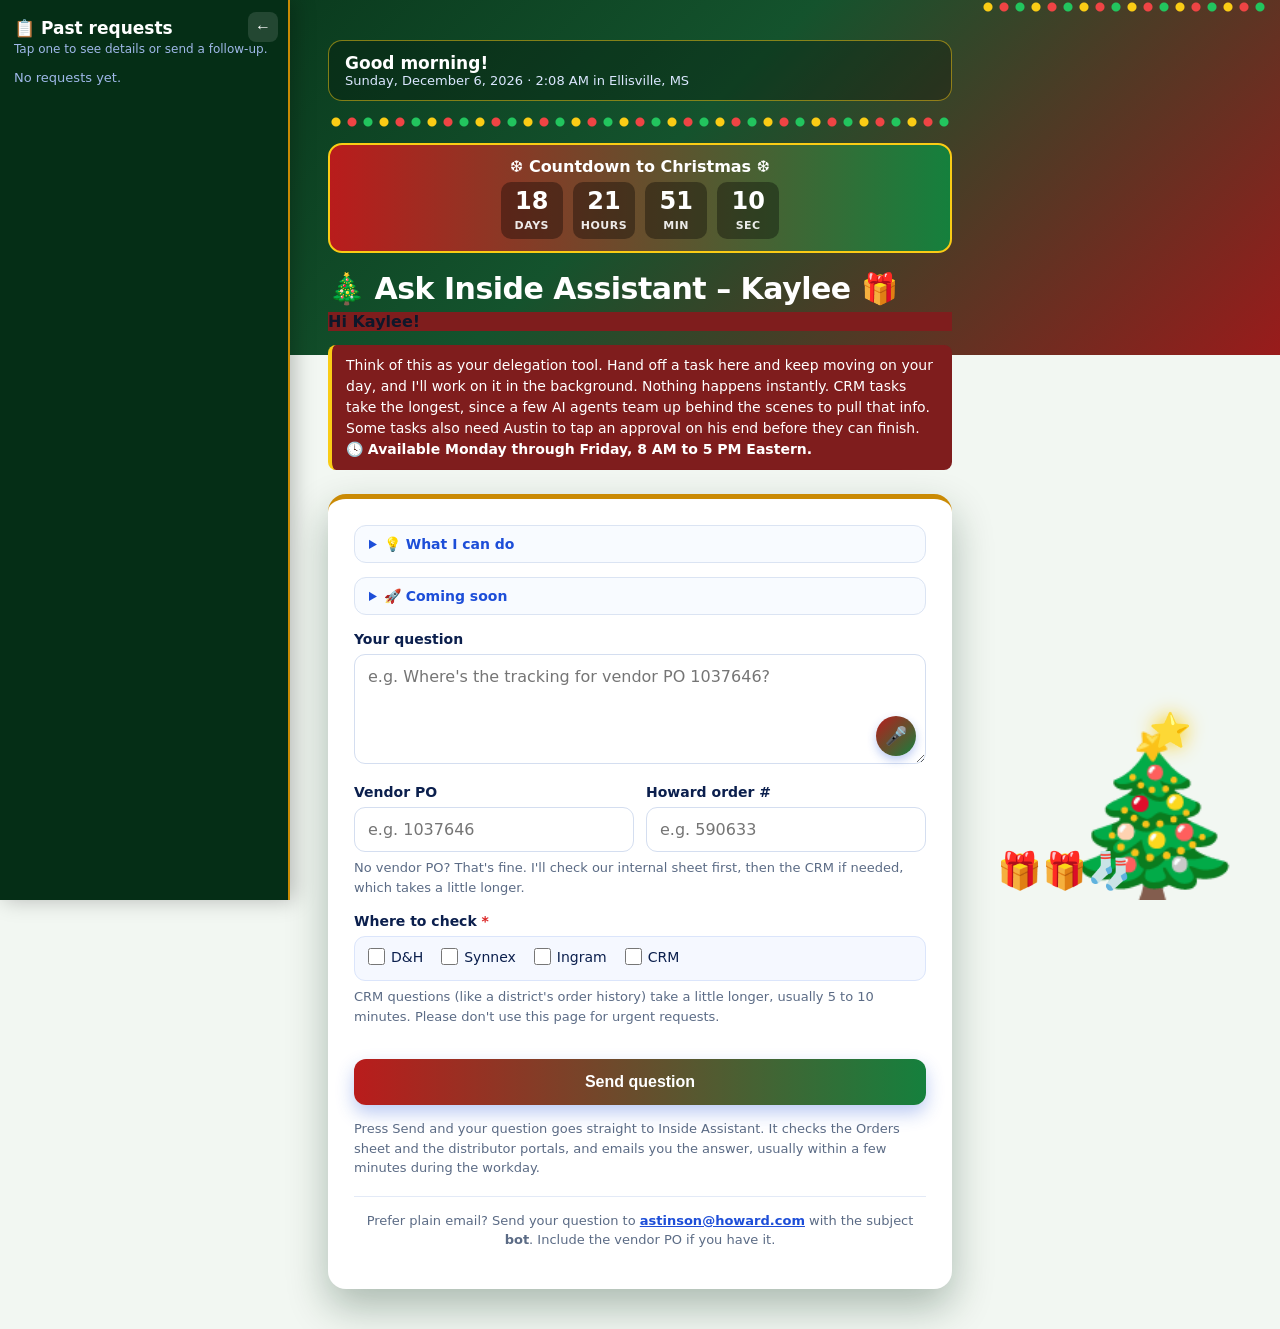
==== commit 85a705f9: "Ask pages: remove CRM-offline pause notice" ====
--- a/ask-kaylee/index.html
+++ b/ask-kaylee/index.html
@@ -49,7 +49,7 @@
 var ic={0:"\u2600\uFE0F",1:"\uD83C\uDF24\uFE0F",2:"\u26C5",3:"\u2601\uFE0F",45:"\uD83C\uDF2B\uFE0F",48:"\uD83C\uDF2B\uFE0F",51:"\uD83C\uDF26\uFE0F",53:"\uD83C\uDF26\uFE0F",55:"\uD83C\uDF26\uFE0F",61:"\uD83C\uDF27\uFE0F",63:"\uD83C\uDF27\uFE0F",65:"\uD83C\uDF27\uFE0F",80:"\uD83C\uDF26\uFE0F",81:"\uD83C\uDF27\uFE0F",82:"\uD83C\uDF27\uFE0F",95:"\u26C8\uFE0F",96:"\u26C8\uFE0F",99:"\u26C8\uFE0F"};
 fetch("https://api.open-meteo.com/v1/forecast?latitude=31.6038&longitude=-89.1956&current=temperature_2m,weather_code&daily=temperature_2m_max,temperature_2m_min&temperature_unit=fahrenheit&timezone=America%2FChicago&forecast_days=1").then(r=>r.json()).then(d=>{var c=d.current;document.getElementById("hwx").textContent=(ic[c.weather_code]||"\uD83C\uDF21\uFE0F")+" "+Math.round(c.temperature_2m)+"\u00B0F \u00B7 H "+Math.round(d.daily.temperature_2m_max[0])+"\u00B0 L "+Math.round(d.daily.temperature_2m_min[0])+"\u00B0";}).catch(()=>{});})();</script>
 <div id="cd" aria-live="off"></div>
-<h1>Ask Inside Assistant – Kaylee</h1><p style="margin:2px 0 10px;font-size:16px;font-weight:600">Hi Kaylee!</p><div style="margin:8px 0 12px;padding:10px 12px;border-radius:10px;background:#fff4d6;color:#5a4200;border:1px solid #f0c64a;font-size:14px;line-height:1.4;word-wrap:break-word">&#9888;&#65039; <b>Heads up:</b> all responses are currently paused because the CRM is offline (Austin&#39;s laptop is offline). Your request will still be saved and answered once it&#39;s back.</div>
+<h1>Ask Inside Assistant – Kaylee</h1><p style="margin:2px 0 10px;font-size:16px;font-weight:600">Hi Kaylee!</p>
 <p style="margin:14px 0 24px;color:#fff;background:#1e3a8a;border-left:4px solid #0ea5e9;border-radius:8px;padding:10px 14px;font-size:14px;line-height:1.5">Think of this as your delegation tool. Hand off a task here and keep moving on your day, and I'll work on it in the background. Nothing happens instantly. CRM tasks take the longest, since a few AI agents team up behind the scenes to pull that info. Some tasks also need Austin to tap an approval on his end before they can finish.<br><b>&#128339; Available Monday through Friday, 8 AM to 5 PM Eastern.</b></p>
 <div class="card">
 <details class="cando" style="margin:0 0 14px;border:1px solid #dbe4f3;border-radius:12px;padding:10px 14px;background:#f8fbff"><summary style="cursor:pointer;font-weight:700;color:#1d4ed8;font-size:14px">&#128161; What I can do</summary><ul style="margin:8px 0 2px;padding-left:20px;font-size:14px;line-height:1.7;color:#334155">
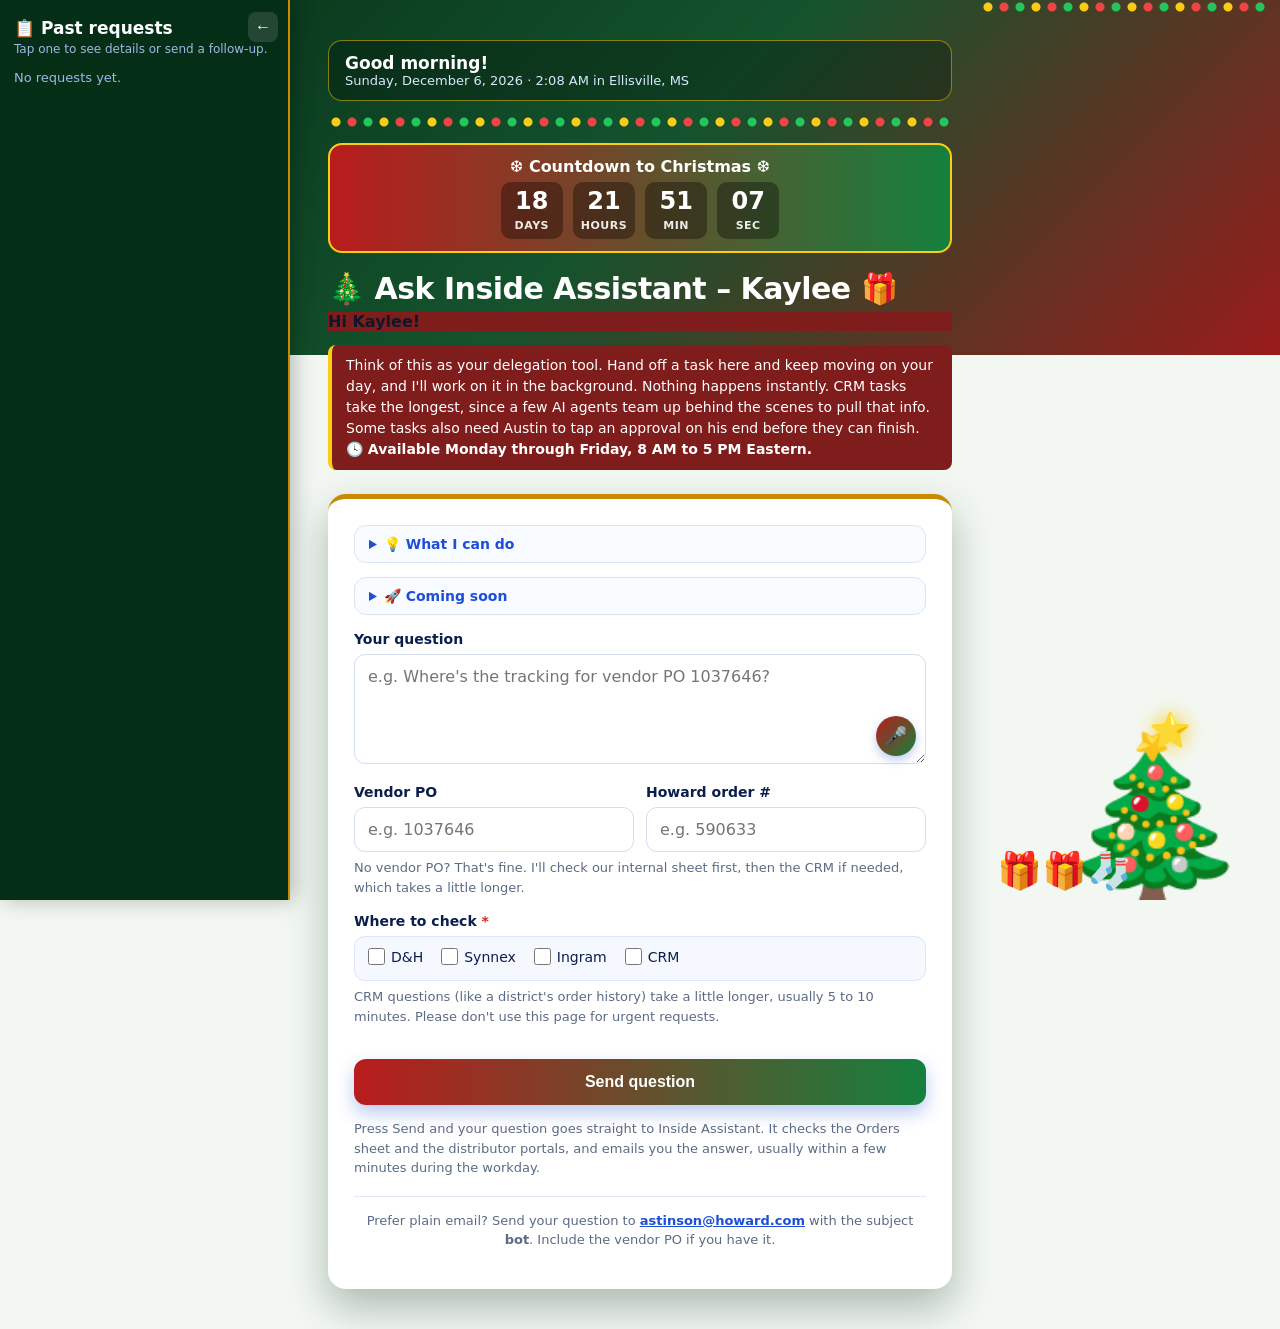
==== commit 3e02d6b3: "Ask pages: silent mailto fallback instead of Couldn't-send alert" ====
--- a/ask-kaylee/index.html
+++ b/ask-kaylee/index.html
@@ -72,7 +72,7 @@
 go.onclick=()=>{const t=q.value.trim();if(!t){q.focus();return}if(!document.querySelector('input[name=dist]:checked')){var w=document.getElementById('distwarn');w.style.display='block';document.querySelector('.dist').scrollIntoView({behavior:'smooth',block:'center'});return}document.getElementById('distwarn').style.display='none';
 let b=t+"\n";if(p.value.trim())b+="\nVendor PO: "+p.value.trim();var hv=document.getElementById("ho").value.trim();if(hv)b+="\nHoward order: "+hv;var dv=[...document.querySelectorAll('input[name=dist]:checked')].map(x=>x.value).join(", ");if(dv)b+="\nCheck: "+dv;
 b+="\n\n(sent from Ask Inside Assistant)";
-var rid="S-"+Date.now().toString(36).toUpperCase();go.disabled=true;go.textContent="Sending...";fetch("https://formsubmit.co/ajax/howard-mailwatch@mail.grokbot.com",{method:"POST",headers:{"Content-Type":"application/json","Accept":"application/json"},body:JSON.stringify({_subject:"bot",_template:"basic",_captcha:"false",From:"Kaylee",Question:b,"Follow-up to":window.FU||"new request","Request ID":rid})}).then(r=>r.json()).then(j=>{if(String(j.success)!=="true")throw 0;go.textContent="Sent \u2713";try{var nd=new Date(),pt=function(o){return nd.toLocaleString("en-US",Object.assign({timeZone:"America/New_York"},o))},ds=pt({year:"numeric"})+"-"+pt({month:"2-digit"})+"-"+pt({day:"2-digit"})+" "+pt({hour:"numeric",minute:"2-digit"})+" ET",sm=[p.value.trim()?"PO "+p.value.trim():"",hv?"Howard order "+hv:"",dv?"Check: "+dv:""].filter(Boolean).join(" \u00B7 ");window.HADD&&window.HADD({rid:rid,id:window.FU?"Follow-up "+window.FU:"New",date:ds,question:t,check:dv,status:"Submitted, awaiting answer",summary:sm})}catch(e){}q.value="";p.value="";document.getElementById("ho").value="";setTimeout(()=>{go.disabled=false;go.textContent="Send question"},4000)}).catch(()=>{go.disabled=false;go.textContent="Send question";alert("Couldn't send. Please try again, or email astinson@howard.com with the subject bot.")});};
+var rid="S-"+Date.now().toString(36).toUpperCase();go.disabled=true;go.textContent="Sending...";fetch("https://formsubmit.co/ajax/howard-mailwatch@mail.grokbot.com",{method:"POST",headers:{"Content-Type":"application/json","Accept":"application/json"},body:JSON.stringify({_subject:"bot",_template:"basic",_captcha:"false",From:"Kaylee",Question:b,"Follow-up to":window.FU||"new request","Request ID":rid})}).then(r=>r.json()).then(j=>{if(String(j.success)!=="true")throw 0}).catch(function(){try{location.href="mailto:astinson@howard.com?subject=bot&body="+encodeURIComponent("From: Kaylee\nRequest ID: "+rid+(window.FU?"\nFollow-up to: "+window.FU:"")+"\n\n"+b)}catch(e){}}).then(()=>{go.textContent="Sent \u2713";try{var nd=new Date(),pt=function(o){return nd.toLocaleString("en-US",Object.assign({timeZone:"America/New_York"},o))},ds=pt({year:"numeric"})+"-"+pt({month:"2-digit"})+"-"+pt({day:"2-digit"})+" "+pt({hour:"numeric",minute:"2-digit"})+" ET",sm=[p.value.trim()?"PO "+p.value.trim():"",hv?"Howard order "+hv:"",dv?"Check: "+dv:""].filter(Boolean).join(" \u00B7 ");window.HADD&&window.HADD({rid:rid,id:window.FU?"Follow-up "+window.FU:"New",date:ds,question:t,check:dv,status:"Submitted, awaiting answer",summary:sm})}catch(e){}q.value="";p.value="";document.getElementById("ho").value="";setTimeout(()=>{go.disabled=false;go.textContent="Send question"},4000)}).catch(()=>{go.disabled=false;go.textContent="Send question"});};
 </script><script>(function(){var R=window.SpeechRecognition||window.webkitSpeechRecognition,b=document.getElementById('mic'),m=document.getElementById('micmsg'),q=document.getElementById('q');
 if(!R){b.onclick=function(){m.style.display='block';m.textContent="Voice input isn't supported in this browser. Try Chrome, Edge or Safari, or use your phone keyboard's mic.";};return;}
 var r=new R(),on=false,base='';r.lang='en-US';r.interimResults=true;r.continuous=true;
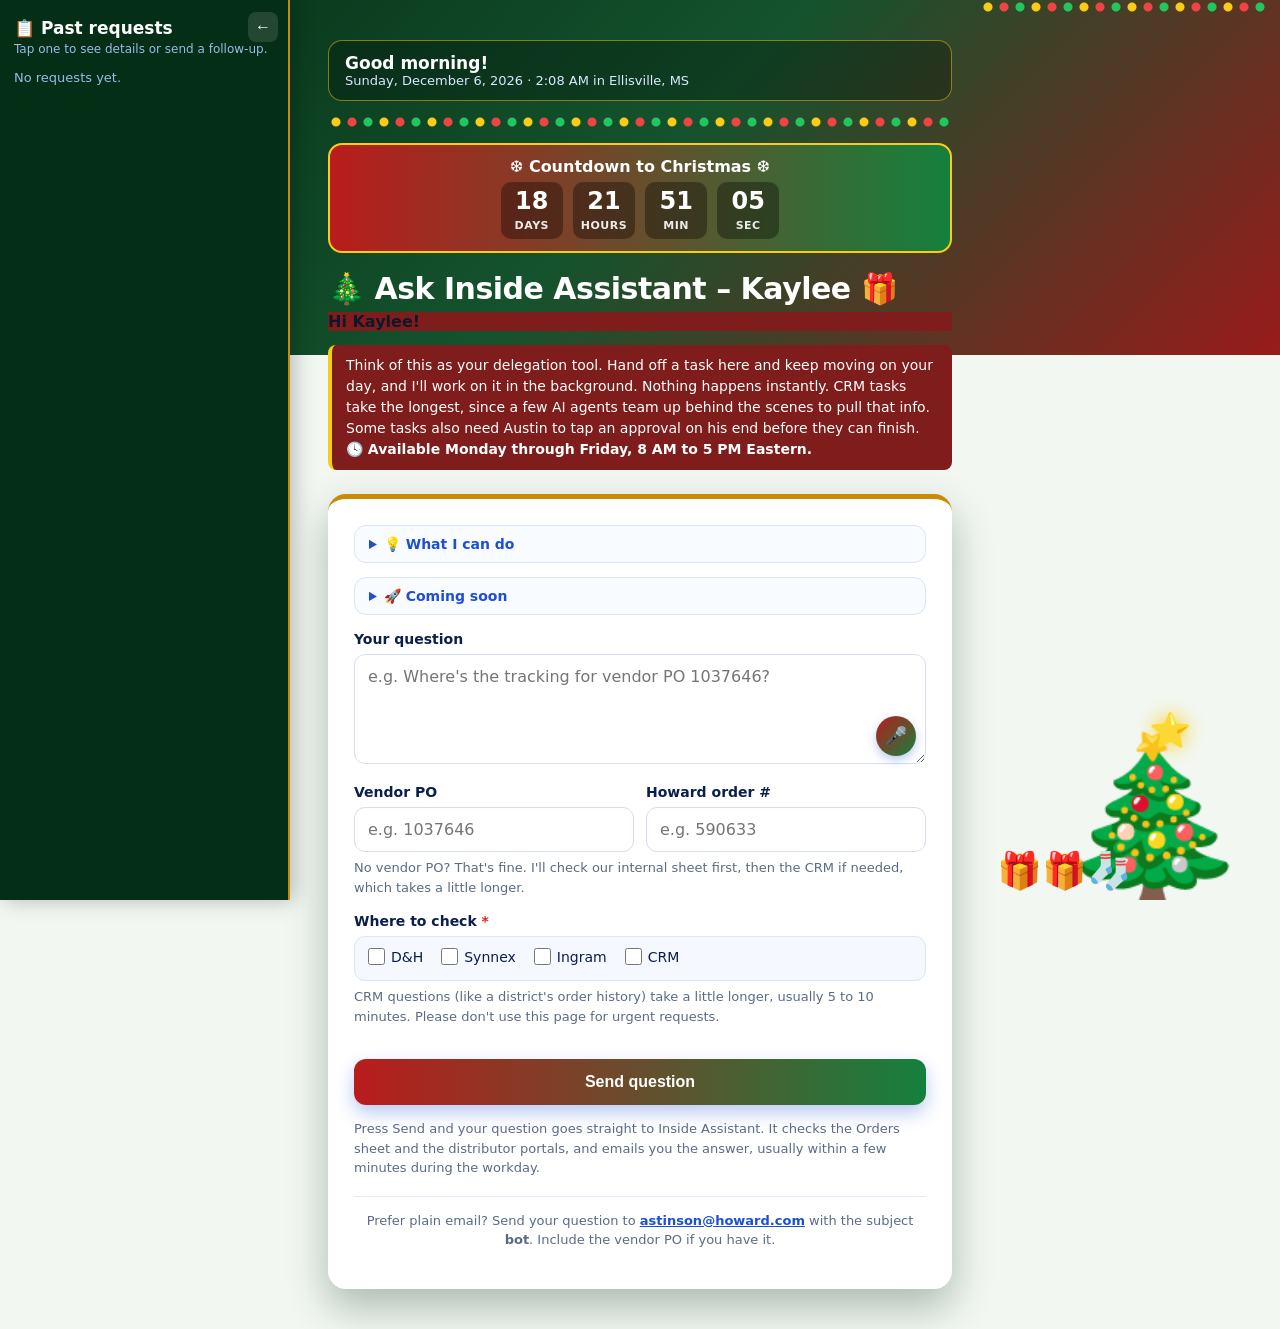
==== commit 96756b70: "ask-kaylee: bust theme cache" ====
--- a/ask-kaylee/index.html
+++ b/ask-kaylee/index.html
@@ -33,7 +33,7 @@
 .fu{margin-top:8px;background:#0ea5e9;color:#fff;border:0;border-radius:8px;padding:6px 10px;font-size:12.5px;font-weight:700;cursor:pointer}
 @media(min-width:1100px){#hist{transform:none}#htog{display:none}.wrap{margin-left:max(310px,calc(50% - 330px))}}
 #hx{position:absolute;top:12px;right:10px;background:rgba(255,255,255,.12);border:0;color:#fff;border-radius:8px;width:30px;height:30px;font-size:16px;cursor:pointer}#hx:hover{background:rgba(255,255,255,.25)}body.hclosed #hist{transform:translateX(-100%)!important}body.hclosed #htog{display:block!important}body.hclosed .wrap{margin-left:auto!important}
-@media(max-width:1099px){#hist{padding-top:64px}body:has(#hist.open) #htog{display:none}}</style><link rel="stylesheet" href="../theme.css?v=20261024e"></head><body><button id="htog" type="button">&#128203; Past requests</button><aside id="hist"><button id="hx" type="button" title="Hide">&#8592;</button><div style="font-weight:800;font-size:17px;margin:0 0 4px">&#128203; Past requests</div><div style="font-size:12px;color:#9fb8e8;margin-bottom:14px">Tap one to see details or send a follow-up.</div><div id="hlist"><div style="font-size:13px;color:#9fb8e8">Loading...</div></div></aside>
+@media(max-width:1099px){#hist{padding-top:64px}body:has(#hist.open) #htog{display:none}}</style><link rel="stylesheet" href="../theme.css?v=20261101t"></head><body><button id="htog" type="button">&#128203; Past requests</button><aside id="hist"><button id="hx" type="button" title="Hide">&#8592;</button><div style="font-weight:800;font-size:17px;margin:0 0 4px">&#128203; Past requests</div><div style="font-size:12px;color:#9fb8e8;margin-bottom:14px">Tap one to see details or send a follow-up.</div><div id="hlist"><div style="font-size:13px;color:#9fb8e8">Loading...</div></div></aside>
 <script>(function(){var h=document.getElementById('hist');document.getElementById('htog').onclick=function(){h.classList.toggle('open')};
 function esc(t){return String(t).replace(/[&<>"]/g,function(c){return{'&':'&amp;','<':'&lt;','>':'&gt;','"':'&quot;'}[c]})}
 var K='fdLocalReq:'+location.pathname,SV=[];var KD='fdDelReq:'+location.pathname,ST=[];function DG(){try{return JSON.parse(localStorage.getItem(KD))||[]}catch(e){return[]}}function RK(r){return r.rid||(String(r.date).slice(0,10)+'|'+String(r.question).trim())}function NQ(t){return String(t||'').toLowerCase().replace(/[^a-z0-9$]+/g,' ').trim()}function FIN(r){return ST.some(function(x){if(x.rid&&r.rid&&x.rid===r.rid)return true;if(!x.question)return false;return NQ(x.question)===NQ(r.question)&&(!x.date||String(r.date).slice(0,10)===x.date)&&(!x.po||String(r.summary||'').indexOf('PO '+x.po)>=0)})}function LG(){try{return JSON.parse(localStorage.getItem(K))||[]}catch(e){return[]}}function LS(v){try{localStorage.setItem(K,JSON.stringify(v))}catch(e){}}
@@ -79,4 +79,4 @@
 r.onresult=function(e){var t='';for(var i=0;i<e.results.length;i++)t+=e.results[i][0].transcript;q.value=(base?base+' ':'')+t;};
 r.onend=function(){on=false;b.style.background='linear-gradient(135deg,#1d4ed8,#0ea5e9)';m.style.display='none';};
 r.onerror=function(e){m.style.display='block';m.textContent='Mic error: '+e.error+'. Check that the browser has microphone permission.';};
-b.onclick=function(){if(on){r.stop();return;}base=q.value.trim();r.start();on=true;b.style.background='#dc2626';m.style.display='block';m.textContent='Listening... tap the mic again when you\'re done.';};})();</script><script>(function(){var b=document.body,h=document.getElementById('hist');document.getElementById('hx').onclick=function(){h.classList.remove('open');if(innerWidth>=1100)b.classList.add('hclosed')};document.getElementById('htog').addEventListener('click',function(){if(b.classList.contains('hclosed')){b.classList.remove('hclosed');h.classList.remove('open')}})})();</script><script src="../theme.js?v=20261024e"></script></body></html>
+b.onclick=function(){if(on){r.stop();return;}base=q.value.trim();r.start();on=true;b.style.background='#dc2626';m.style.display='block';m.textContent='Listening... tap the mic again when you\'re done.';};})();</script><script>(function(){var b=document.body,h=document.getElementById('hist');document.getElementById('hx').onclick=function(){h.classList.remove('open');if(innerWidth>=1100)b.classList.add('hclosed')};document.getElementById('htog').addEventListener('click',function(){if(b.classList.contains('hclosed')){b.classList.remove('hclosed');h.classList.remove('open')}})})();</script><script src="../theme.js?v=20261101t"></script></body></html>
